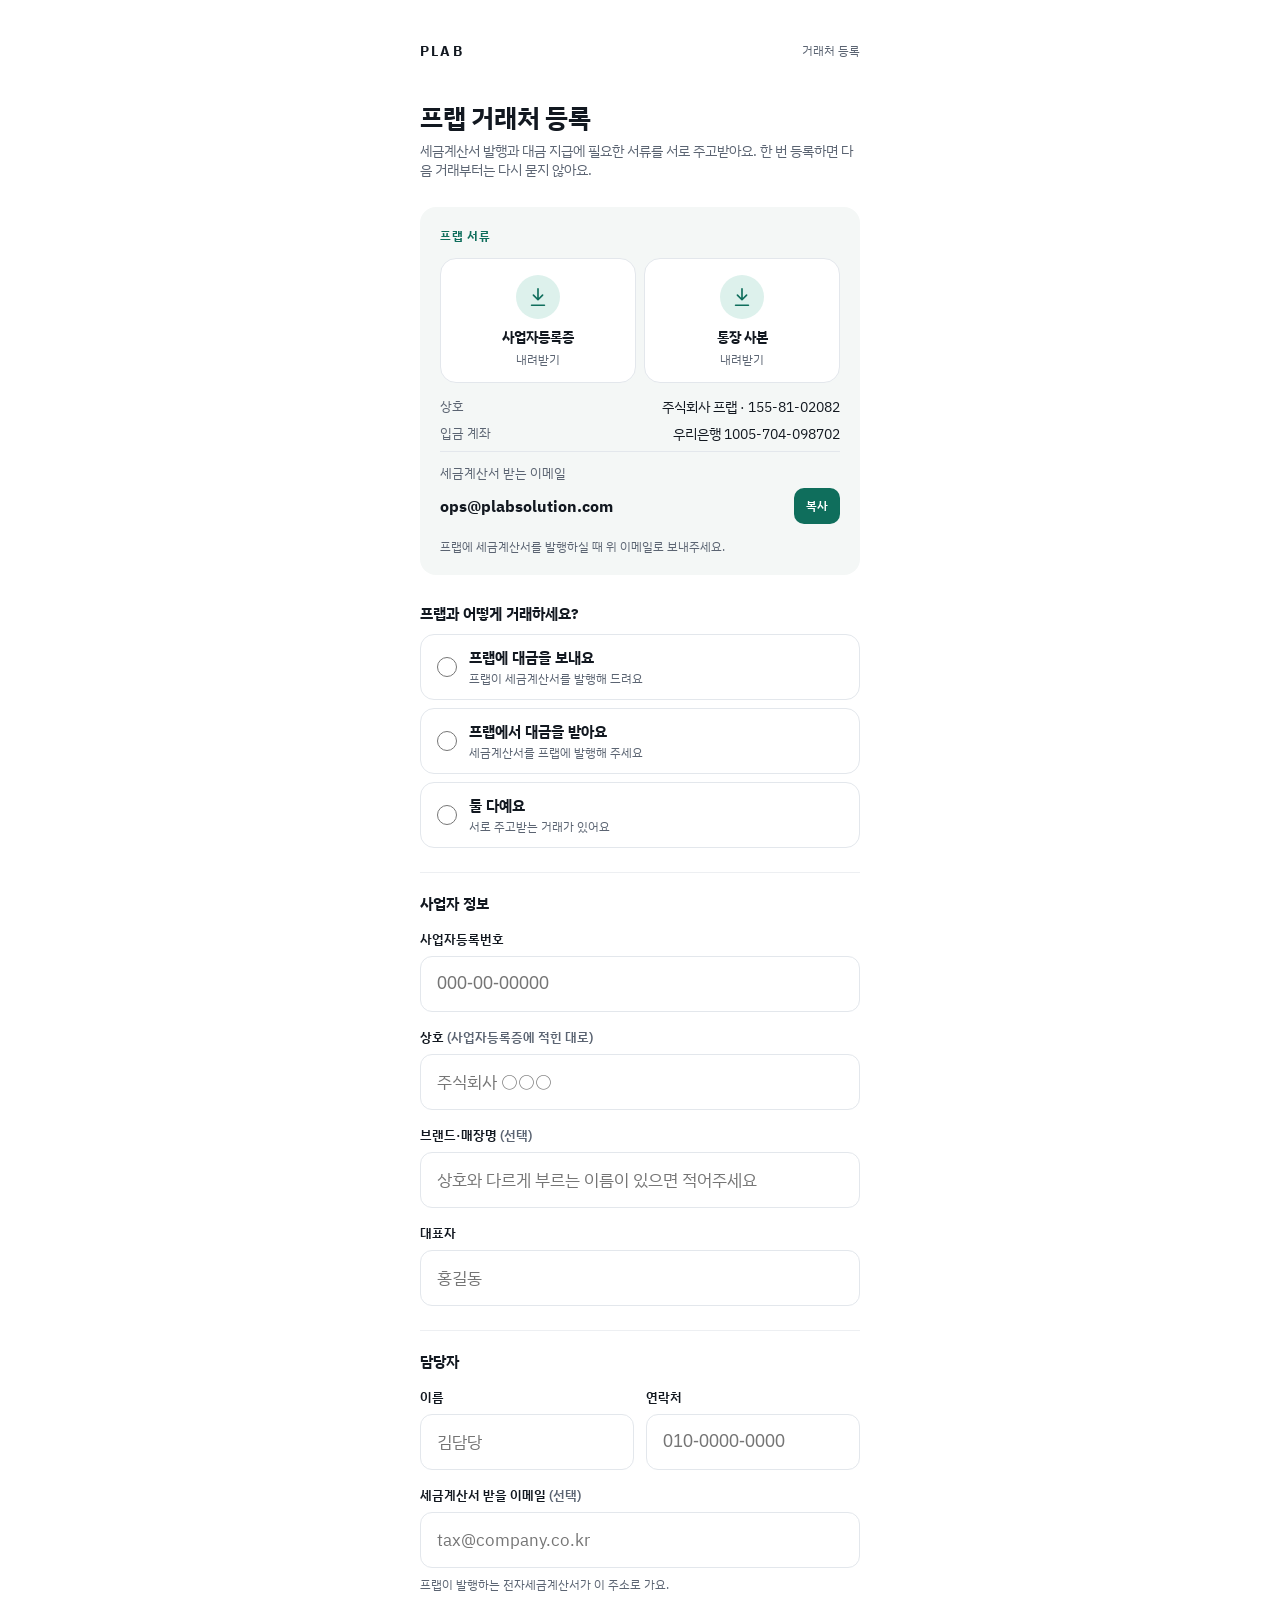
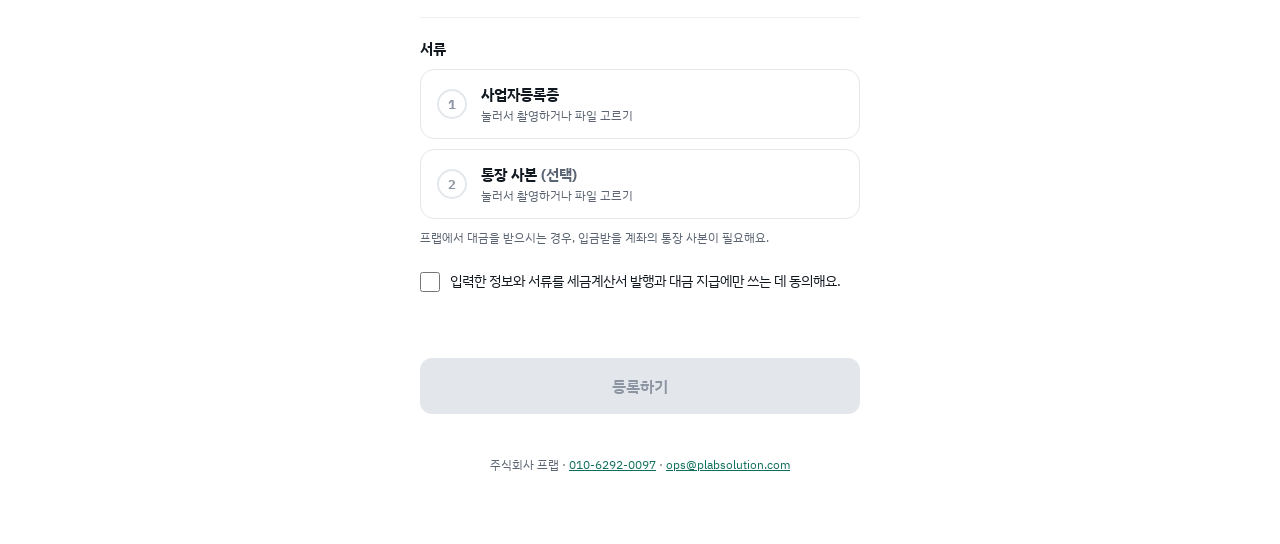
==== join/index.html @ 91578d71 "공용 거래처 등록 폼 추가 (tax.plab.life/join) Co-Authored-By: Claude Opus 5.5 <noreply@anthropic.com> Claude-S" ====
<!doctype html>
<html lang="ko">
<head>
<meta charset="utf-8">
<meta name="viewport" content="width=device-width, initial-scale=1">
<meta name="theme-color" content="#FFFFFF">
<title>거래처 등록 · 주식회사 프랩</title>
<meta name="description" content="주식회사 프랩과 거래하시는 곳은 세금계산서와 대금 지급에 필요한 서류를 이곳에서 주고받아요.">
<meta property="og:title" content="주식회사 프랩 거래처 등록">
<meta property="og:description" content="세금계산서와 대금 지급에 필요한 서류를 한 번에 주고받아요.">
<link rel="icon" href="../favicon.svg" type="image/svg+xml">
<link rel="preconnect" href="https://fonts.googleapis.com">
<link rel="preconnect" href="https://fonts.gstatic.com" crossorigin>
<link href="https://fonts.googleapis.com/css2?family=IBM+Plex+Sans+KR:wght@400;500;600;700&display=swap" rel="stylesheet">
<link rel="stylesheet" href="../style.css">
</head>
<body>
<main class="page">

  <!-- 등록 폼 -->
  <section id="v-form" class="col">
    <div class="topbar">
      <span class="wordmark">PLAB</span>
      <span class="muted small">거래처 등록</span>
    </div>

    <div class="greet">
      <h1>프랩 거래처 등록</h1>
      <span class="muted">세금계산서 발행과 대금 지급에 필요한 서류를 서로 주고받아요. 한 번 등록하면 다음 거래부터는 다시 묻지 않아요.</span>
    </div>

    <!-- 프랩 서류 -->
    <section class="plab-box">
      <span class="now-tag">프랩 서류</span>
      <div class="tiles two">
        <button type="button" class="tile" data-asset="biz">
          <span class="tile-ico" aria-hidden="true"><svg width="22" height="22" viewBox="0 0 24 24" fill="none" stroke="currentColor" stroke-width="1.8" stroke-linecap="round" stroke-linejoin="round"><path d="M12 3v12M7 10l5 5 5-5"/><path d="M5 21h14"/></svg></span>
          <b>사업자등록증</b><span>내려받기</span>
        </button>
        <button type="button" class="tile" data-asset="bank">
          <span class="tile-ico" aria-hidden="true"><svg width="22" height="22" viewBox="0 0 24 24" fill="none" stroke="currentColor" stroke-width="1.8" stroke-linecap="round" stroke-linejoin="round"><path d="M12 3v12M7 10l5 5 5-5"/><path d="M5 21h14"/></svg></span>
          <b>통장 사본</b><span>내려받기</span>
        </button>
      </div>
      <dl class="plab-info">
        <div><dt>상호</dt><dd><span data-co="name"></span> · <span class="num" data-co="bizNo"></span></dd></div>
        <div><dt>입금 계좌</dt><dd><span data-co="bank"></span> <span class="num" data-co="account"></span></dd></div>
        <div class="mail">
          <dt>세금계산서 받는 이메일</dt>
          <dd><b data-co="taxEmail"></b><button type="button" class="btn-green sm" id="copy-mail">복사</button></dd>
        </div>
      </dl>
      <span class="muted small">프랩에 세금계산서를 발행하실 때 위 이메일로 보내주세요.</span>
    </section>

    <form id="join-form" class="stack g24" novalidate>
      <fieldset class="choice">
        <legend class="label">프랩과 어떻게 거래하세요?</legend>
        <label class="opt"><input type="radio" name="type" value="pay"><span><b>프랩에 대금을 보내요</b><small>프랩이 세금계산서를 발행해 드려요</small></span></label>
        <label class="opt"><input type="radio" name="type" value="receive"><span><b>프랩에서 대금을 받아요</b><small>세금계산서를 프랩에 발행해 주세요</small></span></label>
        <label class="opt"><input type="radio" name="type" value="both"><span><b>둘 다예요</b><small>서로 주고받는 거래가 있어요</small></span></label>
      </fieldset>

      <div class="stack g16">
        <span class="sec-title">사업자 정보</span>
        <div class="stack g8">
          <label for="biz" class="label">사업자등록번호</label>
          <input id="biz" class="field num" type="text" inputmode="numeric" autocomplete="off" placeholder="000-00-00000" required>
        </div>
        <div class="stack g8">
          <label for="legal" class="label">상호 <span class="muted">(사업자등록증에 적힌 대로)</span></label>
          <input id="legal" class="field" type="text" autocomplete="organization" maxlength="80" placeholder="주식회사 ○○○" required>
        </div>
        <div class="stack g8">
          <label for="brand" class="label">브랜드·매장명 <span class="muted">(선택)</span></label>
          <input id="brand" class="field" type="text" maxlength="60" placeholder="상호와 다르게 부르는 이름이 있으면 적어주세요">
        </div>
        <div class="stack g8">
          <label for="ceo" class="label">대표자</label>
          <input id="ceo" class="field" type="text" autocomplete="name" maxlength="40" placeholder="홍길동" required>
        </div>
      </div>

      <div class="stack g16">
        <span class="sec-title">담당자</span>
        <div class="grid2 gap12">
          <div class="stack g8">
            <label for="contact" class="label">이름</label>
            <input id="contact" class="field" type="text" maxlength="40" placeholder="김담당" required>
          </div>
          <div class="stack g8">
            <label for="phone" class="label">연락처</label>
            <input id="phone" class="field num" type="tel" inputmode="tel" autocomplete="tel" maxlength="20" placeholder="010-0000-0000" required>
          </div>
        </div>
        <div class="stack g8" id="email-wrap">
          <label for="email" class="label">세금계산서 받을 이메일 <span class="muted" id="email-opt">(선택)</span></label>
          <input id="email" class="field" type="email" inputmode="email" autocomplete="email" maxlength="120" placeholder="tax@company.co.kr">
          <span class="muted small">프랩이 발행하는 전자세금계산서가 이 주소로 가요.</span>
        </div>
      </div>

      <div class="stack g10">
        <span class="sec-title">서류</span>
        <label class="upload" id="up-biz">
          <span class="up-ico" aria-hidden="true">1</span>
          <span class="stack g2 grow"><b>사업자등록증</b><span class="fname">눌러서 촬영하거나 파일 고르기</span></span>
          <input class="sr" type="file" accept="image/*,application/pdf" data-kind="biz">
        </label>
        <label class="upload" id="up-bank">
          <span class="up-ico" aria-hidden="true">2</span>
          <span class="stack g2 grow"><b>통장 사본 <span class="muted" id="bank-opt">(선택)</span></b><span class="fname">눌러서 촬영하거나 파일 고르기</span></span>
          <input class="sr" type="file" accept="image/*,application/pdf" data-kind="bank">
        </label>
        <span class="muted small" id="bank-hint">프랩에서 대금을 받으시는 경우, 입금받을 계좌의 통장 사본이 필요해요.</span>
      </div>

      <!-- 사람에게는 보이지 않는 칸 (자동 제출 차단용) -->
      <div class="sr" aria-hidden="true"><label for="website">웹사이트</label><input id="website" type="text" tabindex="-1" autocomplete="off"></div>

      <label class="agree">
        <input type="checkbox" id="agree">
        <span>입력한 정보와 서류를 세금계산서 발행과 대금 지급에만 쓰는 데 동의해요.</span>
      </label>

      <span class="err" id="form-err" role="alert"></span>
      <button type="submit" class="btn-dark big" id="submit" disabled>등록하기</button>
    </form>

    <p class="foot muted small"><span data-co="name"></span> · <a data-co-href="tel" href="#"><span data-co="phone"></span></a> · <a data-co-href="mail" href="#"><span data-co="email"></span></a></p>
  </section>

  <!-- 완료 -->
  <section id="v-done" class="col done" hidden>
    <span class="done-ico" aria-hidden="true"><svg width="28" height="28" viewBox="0 0 24 24" fill="none" stroke="currentColor" stroke-width="2.6" stroke-linecap="round" stroke-linejoin="round"><path d="M5 12l5 5 9-10"/></svg></span>
    <h1>등록을 받았어요</h1>
    <p class="muted"><b id="done-name"></b><br>프랩 담당자가 서류를 확인한 뒤 거래를 진행할게요.</p>
    <div class="plab-box left">
      <span class="muted small">프랩에 세금계산서를 발행하실 땐</span>
      <b data-co="taxEmail"></b>
    </div>
  </section>

</main>
<div class="toast" id="toast" role="status" hidden></div>
<script src="../config.js"></script>
<script src="join.js"></script>
</body>
</html>
---- style.css ----
:root{
  --ink:#121820; --muted:#5B6472; --faint:#8C95A1; --line:#EDEFF2; --line2:#E3E7EC;
  --green:#0F6E5C; --green-d:#0A5446; --green-soft:#DDF1EC; --green-bg:#F4F7F6;
  --paper:#FFFEFA; --paper-ink:#1F1B16; --paper-muted:#6E665B; --paper-line:#E6DFD2; --wine:#7A2E22;
}
*{box-sizing:border-box}
html,body{margin:0;background:#FFFFFF;color:var(--ink);font-family:'IBM Plex Sans KR',system-ui,-apple-system,sans-serif;-webkit-font-smoothing:antialiased}
a{color:var(--green)}a:hover{color:var(--green-d)}
button{font:inherit;color:inherit}
[hidden]{display:none !important}
h1{margin:0;font-size:26px;line-height:1.35;font-weight:700;letter-spacing:-.01em}
.sr{position:absolute;width:1px;height:1px;overflow:hidden;clip:rect(0 0 0 0);white-space:nowrap}
.num{font-variant-numeric:tabular-nums;font-feature-settings:'tnum' 1}
.my{font-family:'Nanum Myeongjo',serif}
.muted{color:var(--muted)}
.small{font-size:12px}
.center{text-align:center}
.stack{display:flex;flex-direction:column}
.g2{gap:2px}.g4{gap:4px}.g8{gap:8px}.g10{gap:10px}
.row{display:flex;justify-content:space-between;align-items:center;gap:12px}
.grow{flex:1;min-width:0}
.grid2{display:grid;grid-template-columns:repeat(2,minmax(0,1fr));gap:8px}

.page{min-height:100vh;padding:28px 20px 56px}
.col{max-width:440px;margin:0 auto;display:flex;flex-direction:column;gap:28px}
.wide{max-width:720px;margin:0 auto;display:flex;flex-direction:column;gap:16px}
.topbar{display:flex;justify-content:space-between;align-items:center;min-height:44px}
.wordmark{font-weight:700;letter-spacing:.16em;font-size:14px}

/* 인사 */
.greet{display:flex;flex-direction:column;gap:6px}
.greet>.muted{font-size:14px}
.hello{align-self:flex-start;margin-top:8px;padding:6px 12px;border-radius:999px;background:var(--green-soft);color:var(--green-d);font-size:13px;font-weight:600}

/* 진행 단계 */
.tracker{position:relative;display:flex;gap:4px;margin:0;padding:0;list-style:none}
.tracker::before{content:"";position:absolute;left:12.5%;right:12.5%;top:15px;height:2px;background:var(--line2)}
.tracker .fill{position:absolute;left:12.5%;top:15px;height:2px;background:var(--green)}
.tracker li{position:relative;flex:1 1 0;min-width:0;display:flex;flex-direction:column;align-items:center;gap:8px;text-align:center}
.tracker .dot{width:30px;height:30px;border-radius:50%;display:flex;align-items:center;justify-content:center;font-size:13px;font-weight:700;background:#fff;border:2px solid var(--line2);color:var(--faint)}
.tracker .lab{font-size:12px;font-weight:600;color:var(--faint);line-height:1.35}
.tracker .sub{font-size:11px;color:var(--faint);margin-top:-4px}
.tracker li.is-done .dot{background:var(--green);border-color:var(--green);color:#fff}
.tracker li.is-done .lab,.tracker li.is-now .lab{color:var(--green)}
.tracker li.is-now .dot{border-color:var(--green);color:var(--green);box-shadow:0 0 0 5px var(--green-soft)}

/* 지금 할 일 */
.now{border:1.5px solid var(--green);border-radius:16px;padding:22px;display:flex;flex-direction:column;gap:16px}
.now.wait{border:1.5px dashed #C9D0D8}
.now-tag{font-size:12px;font-weight:700;color:var(--green);letter-spacing:.06em}
.now-tag.gray{color:var(--muted)}
.lead{margin:0;font-size:15px;line-height:1.7}
.amount{font-size:38px;font-weight:700;letter-spacing:-.03em;line-height:1.15}
.amount small{font-size:20px;font-weight:600;margin-left:3px}
.acct{background:var(--green-bg);border-radius:12px;padding:14px 16px;display:flex;justify-content:space-between;align-items:center;gap:12px}
.acct-no{font-size:16px;font-weight:700;white-space:nowrap;letter-spacing:-.01em}
.also{display:flex;align-items:center;gap:12px;width:100%;min-height:64px;padding:12px 16px;border:1px solid var(--line2);border-radius:14px;background:#fff;text-align:left;cursor:pointer;margin-top:-12px}
.also:hover{border-color:var(--green)}
.also b{font-size:14px}
.chev{color:var(--faint);font-size:20px;line-height:1}

/* 버튼 */
.btn-green{min-height:44px;padding:0 16px;border:0;border-radius:10px;background:var(--green);color:#fff;font-size:13px;font-weight:600;cursor:pointer;flex-shrink:0}
.btn-green:hover{background:var(--green-d)}
.btn-green:disabled{background:var(--line2);color:var(--faint);cursor:default}
.btn-dark{min-height:52px;padding:0 20px;border:0;border-radius:12px;background:var(--ink);color:#fff;font-size:15px;font-weight:600;cursor:pointer}
.btn-dark:hover{background:#000}
.btn-dark:disabled{background:var(--line2);color:var(--faint);cursor:default}
.btn-dark.sm{min-height:44px;font-size:14px}
.btn-dark.big{width:100%;min-height:56px;font-size:16px}
.btn-line{min-height:46px;border:1px solid var(--line2);border-radius:10px;background:#fff;font-size:14px;cursor:pointer;width:100%}
.btn-line:hover{border-color:var(--green);color:var(--green)}
.link-back{min-height:44px;padding:0;border:0;background:transparent;display:flex;align-items:center;gap:6px;font-size:14px;color:var(--muted);cursor:pointer}
.link-back:hover{color:var(--ink)}

/* 청구 내역 */
.items{border-top:1px solid var(--line);padding-top:18px}
.items summary{cursor:pointer;font-size:15px;font-weight:600;list-style:none;display:flex;justify-content:space-between;align-items:center;min-height:32px}
.items summary::-webkit-details-marker{display:none}
.lines{padding-top:14px;font-size:14px}
.row.sm{font-size:13px}
.row.dashed{padding-top:8px;border-top:1px dashed var(--line2)}
.row.strong{font-weight:700}
.memo{margin:4px 0 0;font-size:13px;color:var(--muted);line-height:1.7;white-space:pre-line}

/* 할 수 있는 일 */
.acts{display:flex;flex-direction:column;border-bottom:1px solid var(--line)}
.act{display:flex;align-items:center;gap:14px;width:100%;min-height:56px;padding:0 4px;border:0;border-top:1px solid var(--line);background:transparent;font-size:15px;cursor:pointer;text-align:left}
.act svg{color:var(--green);flex-shrink:0}
.act:hover .grow{color:var(--green)}
.act-body{display:flex;flex-direction:column;gap:10px;padding:2px 4px 16px}
textarea{width:100%;min-height:100px;padding:12px 14px;border:1px solid var(--line2);border-radius:10px;font:inherit;font-size:14px;color:var(--ink);resize:vertical}
textarea:focus,.field:focus{outline:none;border-color:var(--green);box-shadow:0 0 0 3px var(--green-soft)}

/* 세금계산서 이메일 */
.mail-card{display:flex;flex-direction:column;gap:12px;padding:18px;border-radius:14px;background:#FFF8EC;border:1px solid #F3DDB3;margin-top:-12px}
.mail-card b{font-size:15px}
.mail-row{display:flex;gap:8px}
.mail-row .field{flex:1;min-width:0}
.field.sm{min-height:46px;font-size:15px;padding:0 12px}
.mail-done{margin-top:-16px;padding:0 4px}
.mail-done b{color:var(--ink);font-weight:600}

/* 자주 쓰는 기능 */
.tools{display:flex;flex-direction:column;gap:10px}
.tiles{display:grid;grid-template-columns:repeat(3,minmax(0,1fr));gap:8px}
.tile{display:flex;flex-direction:column;align-items:center;gap:6px;min-height:118px;padding:16px 8px 14px;border:1px solid var(--line2);border-radius:16px;background:#fff;cursor:pointer;text-align:center;transition:border-color .15s,background .15s}
.tile:hover{border-color:var(--green);background:var(--green-bg)}
.tile[aria-expanded="true"]{border-color:var(--green);background:var(--green-bg);box-shadow:inset 0 0 0 1px var(--green)}
.tile-ico{width:44px;height:44px;border-radius:50%;background:var(--green-soft);color:var(--green);display:flex;align-items:center;justify-content:center;margin-bottom:2px}
.tile b{font-size:14px;font-weight:700;color:var(--ink)}
.tile span:last-child{font-size:11.5px;color:var(--muted);line-height:1.35}
.tool-body{display:flex;flex-direction:column;gap:10px;padding:16px;border-radius:14px;background:var(--green-bg)}
.tool-body.sent{font-size:14px;color:var(--green-d)}

/* 거래처 등록 폼 */
.g16{gap:16px}.g24{gap:24px}.gap12{gap:12px}
.plab-box{display:flex;flex-direction:column;gap:14px;padding:20px;border-radius:16px;background:var(--green-bg)}
.plab-box.left{align-items:flex-start;width:100%;gap:4px;margin-top:8px;text-align:left}
.tiles.two{grid-template-columns:repeat(2,minmax(0,1fr))}
.tiles.two .tile{min-height:104px}
.plab-info{margin:0;display:flex;flex-direction:column;gap:8px;font-size:14px}
.plab-info>div{display:flex;justify-content:space-between;align-items:center;gap:12px}
.plab-info dt{color:var(--muted);font-size:13px;flex-shrink:0}
.plab-info dd{margin:0;text-align:right}
.plab-info .mail{padding-top:12px;border-top:1px solid var(--line2);flex-direction:column;align-items:stretch;gap:6px}
.plab-info .mail dd{display:flex;align-items:center;justify-content:space-between;gap:8px;text-align:left;min-width:0}
.plab-info .mail b{font-size:16px;word-break:break-all}
.btn-green.sm{min-height:36px;padding:0 12px;font-size:12px}
.sec-title{font-size:15px;font-weight:700;padding-top:4px;border-top:1px solid var(--line);padding-top:20px}
.choice{border:0;margin:0;padding:0;display:flex;flex-direction:column;gap:8px}
.choice legend{margin-bottom:10px;padding:0;font-size:15px;font-weight:700}
.opt{display:flex;align-items:center;gap:12px;min-height:60px;padding:12px 16px;border:1px solid var(--line2);border-radius:14px;cursor:pointer}
.opt:hover{border-color:var(--green)}
.opt input{width:20px;height:20px;accent-color:var(--green);flex-shrink:0;margin:0}
.opt span{display:flex;flex-direction:column;gap:2px}
.opt b{font-size:15px}
.opt small{font-size:12px;color:var(--muted)}
.opt:has(input:checked){border-color:var(--green);background:var(--green-bg);box-shadow:inset 0 0 0 1px var(--green)}
.agree{display:flex;align-items:flex-start;gap:10px;font-size:14px;line-height:1.6;cursor:pointer}
.agree input{width:20px;height:20px;margin:2px 0 0;accent-color:var(--green);flex-shrink:0}

/* 지난 청구 */
.history{display:flex;flex-direction:column;gap:6px}
.history b{font-size:15px}
.hist{display:flex;justify-content:space-between;align-items:center;gap:12px;padding:12px 0;border-bottom:1px solid var(--line);color:var(--ink);text-decoration:none;min-height:44px}
.hist:hover .t{color:var(--green)}
.hist .meta{font-size:12px;color:var(--muted)}
.hist .t{font-size:14px;font-weight:500}
.hist .r{text-align:right;flex-shrink:0;display:flex;flex-direction:column;align-items:flex-end;gap:2px}
.hist .amt{font-size:14px;font-weight:600}
.hist .st{font-size:12px;font-weight:600}
.hist .st.paid{color:var(--green)}
.hist .st.wait{color:#9A5B00}
.foot{text-align:center;line-height:1.8}

/* 서류 단계 */
.progress{height:3px;background:var(--line2);border-radius:3px;margin-top:-16px;overflow:hidden}
.progress span{display:block;height:100%;background:var(--green)}
.label{font-size:13px;font-weight:600}
.field{width:100%;min-height:56px;padding:0 16px;border:1px solid var(--line2);border-radius:12px;font-size:18px;color:var(--ink);background:#fff}
input.field:not(.num){font-family:inherit;font-size:17px}
.err{font-size:13px;color:#B42318;min-height:18px}
.upload{display:flex;align-items:center;gap:14px;min-height:68px;padding:14px 16px;border:1px solid var(--line2);border-radius:14px;cursor:pointer}
.upload:hover,.upload:focus-within{border-color:var(--green)}
.upload b{font-size:15px}
.upload .fname{font-size:12px;color:var(--muted);word-break:break-all}
.up-ico{width:30px;height:30px;border-radius:50%;border:2px solid var(--line2);color:var(--faint);display:flex;align-items:center;justify-content:center;font-size:13px;font-weight:700;flex-shrink:0}
.upload.done{border-color:var(--green);background:var(--green-bg)}
.upload.done .up-ico{background:var(--green);border-color:var(--green);color:#fff}
.upload.done .fname{color:var(--green)}
.done{align-items:center;text-align:center;padding-top:60px;gap:16px}
.done p{margin:0;line-height:1.7}
.done-ico{width:64px;height:64px;border-radius:50%;background:var(--green-soft);color:var(--green);display:flex;align-items:center;justify-content:center}

/* 청구서 원본 */
.bar{display:flex;justify-content:space-between;align-items:center;gap:12px}
.paper{background:var(--paper);color:var(--paper-ink);padding:44px 40px;display:flex;flex-direction:column;gap:26px;box-shadow:0 0 0 1px #E8E2D6,0 18px 40px rgba(60,45,25,.10)}
.paper .pm{font-size:12px;color:var(--paper-muted)}
.p-head{display:flex;justify-content:space-between;align-items:flex-start;gap:12px;padding-bottom:18px;border-bottom:3px solid var(--paper-ink)}
.p-title{text-align:right;display:flex;flex-direction:column;gap:6px}
.p-title .my{font-size:32px;font-weight:800;line-height:1}
.p-to{display:flex;flex-direction:column;gap:6px}
.p-to .my{font-size:18px;font-weight:700}
.p-sum{display:flex;flex-direction:column;gap:6px;padding:22px 0;border-top:1px solid var(--paper-ink);border-bottom:1px solid var(--paper-ink)}
.p-sum .big{font-size:40px;font-weight:800}
.p-meta{display:grid;grid-template-columns:repeat(3,minmax(0,1fr));gap:12px;margin:0}
.p-meta dt{font-size:12px;color:var(--paper-muted)}
.p-meta dd{margin:4px 0 0;font-size:14px;font-weight:500}
.p-meta dd.accent{color:var(--wine);font-weight:700}
.tbl-wrap{overflow-x:auto}
.tbl{width:100%;border-collapse:collapse;font-size:14px}
.tbl th{font-size:12px;font-weight:500;color:var(--paper-muted);text-align:left;padding:0 0 8px;border-bottom:1px solid var(--paper-ink)}
.tbl td{padding:11px 0;border-bottom:1px solid var(--paper-line)}
.tbl .r{text-align:right;padding-left:12px;white-space:nowrap}
.tbl tr.sub td{font-size:13px;color:var(--paper-muted)}
.tbl tr.grand td{font-family:'Nanum Myeongjo',serif;font-weight:800;font-size:16px;border-bottom:3px double var(--paper-ink)}
.p-pay{position:relative;border:1.5px solid var(--wine);padding:18px;display:flex;flex-direction:column;gap:4px}
.p-pay .p-label{position:absolute;top:-10px;left:14px;background:var(--paper);padding:0 6px;font-size:12px;font-weight:700;color:var(--wine)}
.p-pay .my{font-size:18px;font-weight:800}
.p-note{margin:0;font-size:13px;line-height:1.8;color:#4A433A;white-space:pre-line}
.p-sign{display:flex;flex-direction:column;align-items:flex-end;gap:6px;text-align:right;padding-top:8px}
.p-sign .who{display:inline-flex;align-items:center}
.p-sign .who .my{font-size:16px;font-weight:700}
.seal{width:64px;height:64px;margin-left:-14px;opacity:.9;mix-blend-mode:multiply}

.state{max-width:440px;margin:100px auto 0;text-align:center;display:flex;flex-direction:column;gap:12px;align-items:center}
.state h1{font-size:20px}
.state p{margin:0;line-height:1.6}
.spinner{width:28px;height:28px;border:3px solid var(--line2);border-top-color:var(--green);border-radius:50%;animation:spin .8s linear infinite}
@keyframes spin{to{transform:rotate(360deg)}}
.toast{position:fixed;left:50%;bottom:24px;transform:translateX(-50%);background:var(--ink);color:#fff;padding:12px 18px;border-radius:12px;font-size:14px;z-index:10}

@media (max-width:520px){
  .paper{padding:28px 20px}
  .p-title .my{font-size:26px}
  .p-sum .big{font-size:32px}
  .p-meta{grid-template-columns:repeat(2,minmax(0,1fr))}
  .amount{font-size:32px}
}
@media print{
  @page{size:A4;margin:16mm}
  body{background:#fff}
  .page{padding:0;min-height:0}
  .noprint{display:none !important}
  .paper{box-shadow:none;padding:0}
}
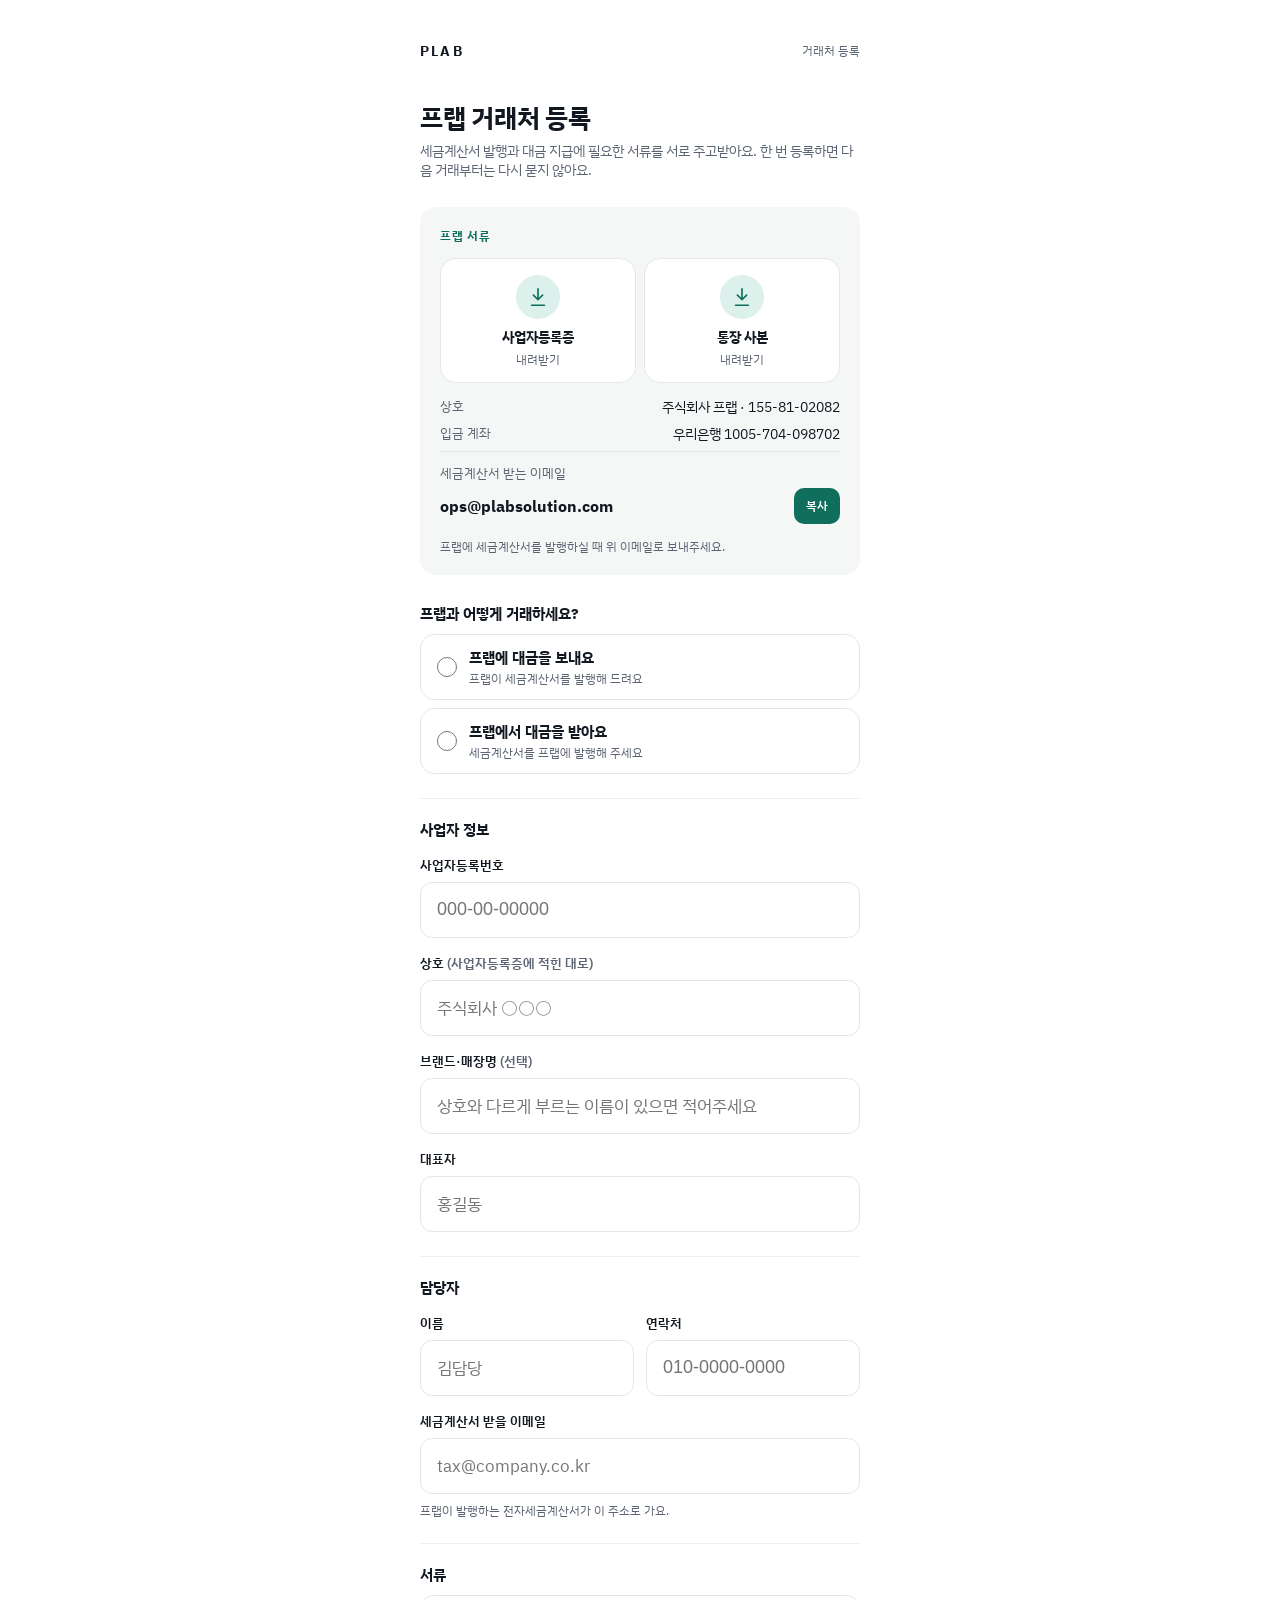
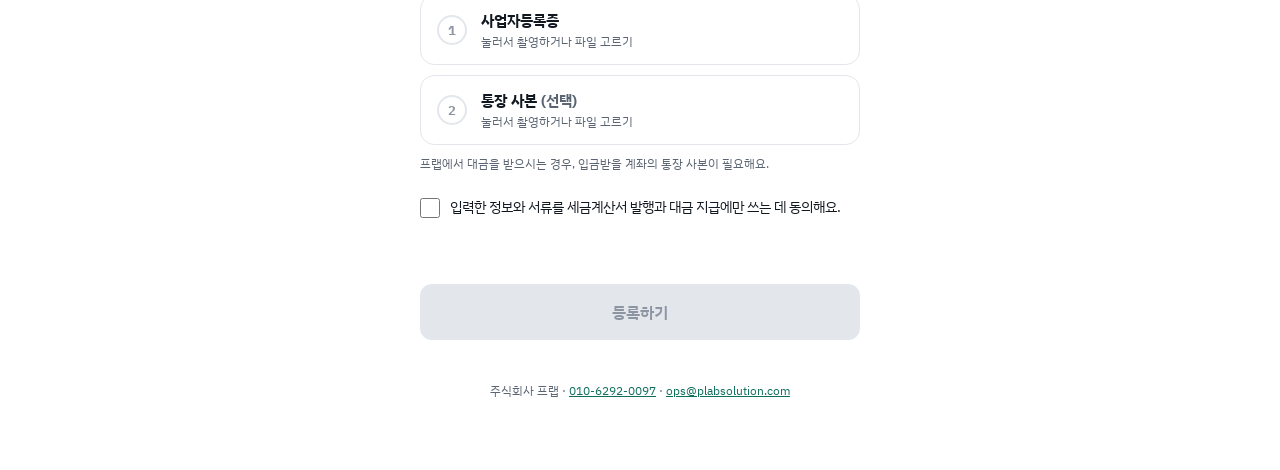
==== commit dbb2c7ac: "등록 폼: 세금계산서 이메일 필수, '둘 다예요' 선택지 제거 Co-Authored-By: Claude Opus 5.5 <noreply@anthropic.com> Claude-Se" ====
--- a/join/index.html
+++ b/join/index.html
@@ -58,7 +58,6 @@
         <legend class="label">프랩과 어떻게 거래하세요?</legend>
         <label class="opt"><input type="radio" name="type" value="pay"><span><b>프랩에 대금을 보내요</b><small>프랩이 세금계산서를 발행해 드려요</small></span></label>
         <label class="opt"><input type="radio" name="type" value="receive"><span><b>프랩에서 대금을 받아요</b><small>세금계산서를 프랩에 발행해 주세요</small></span></label>
-        <label class="opt"><input type="radio" name="type" value="both"><span><b>둘 다예요</b><small>서로 주고받는 거래가 있어요</small></span></label>
       </fieldset>
 
       <div class="stack g16">
@@ -94,7 +93,7 @@
           </div>
         </div>
         <div class="stack g8" id="email-wrap">
-          <label for="email" class="label">세금계산서 받을 이메일 <span class="muted" id="email-opt">(선택)</span></label>
+          <label for="email" class="label">세금계산서 받을 이메일</label>
           <input id="email" class="field" type="email" inputmode="email" autocomplete="email" maxlength="120" placeholder="tax@company.co.kr">
           <span class="muted small">프랩이 발행하는 전자세금계산서가 이 주소로 가요.</span>
         </div>
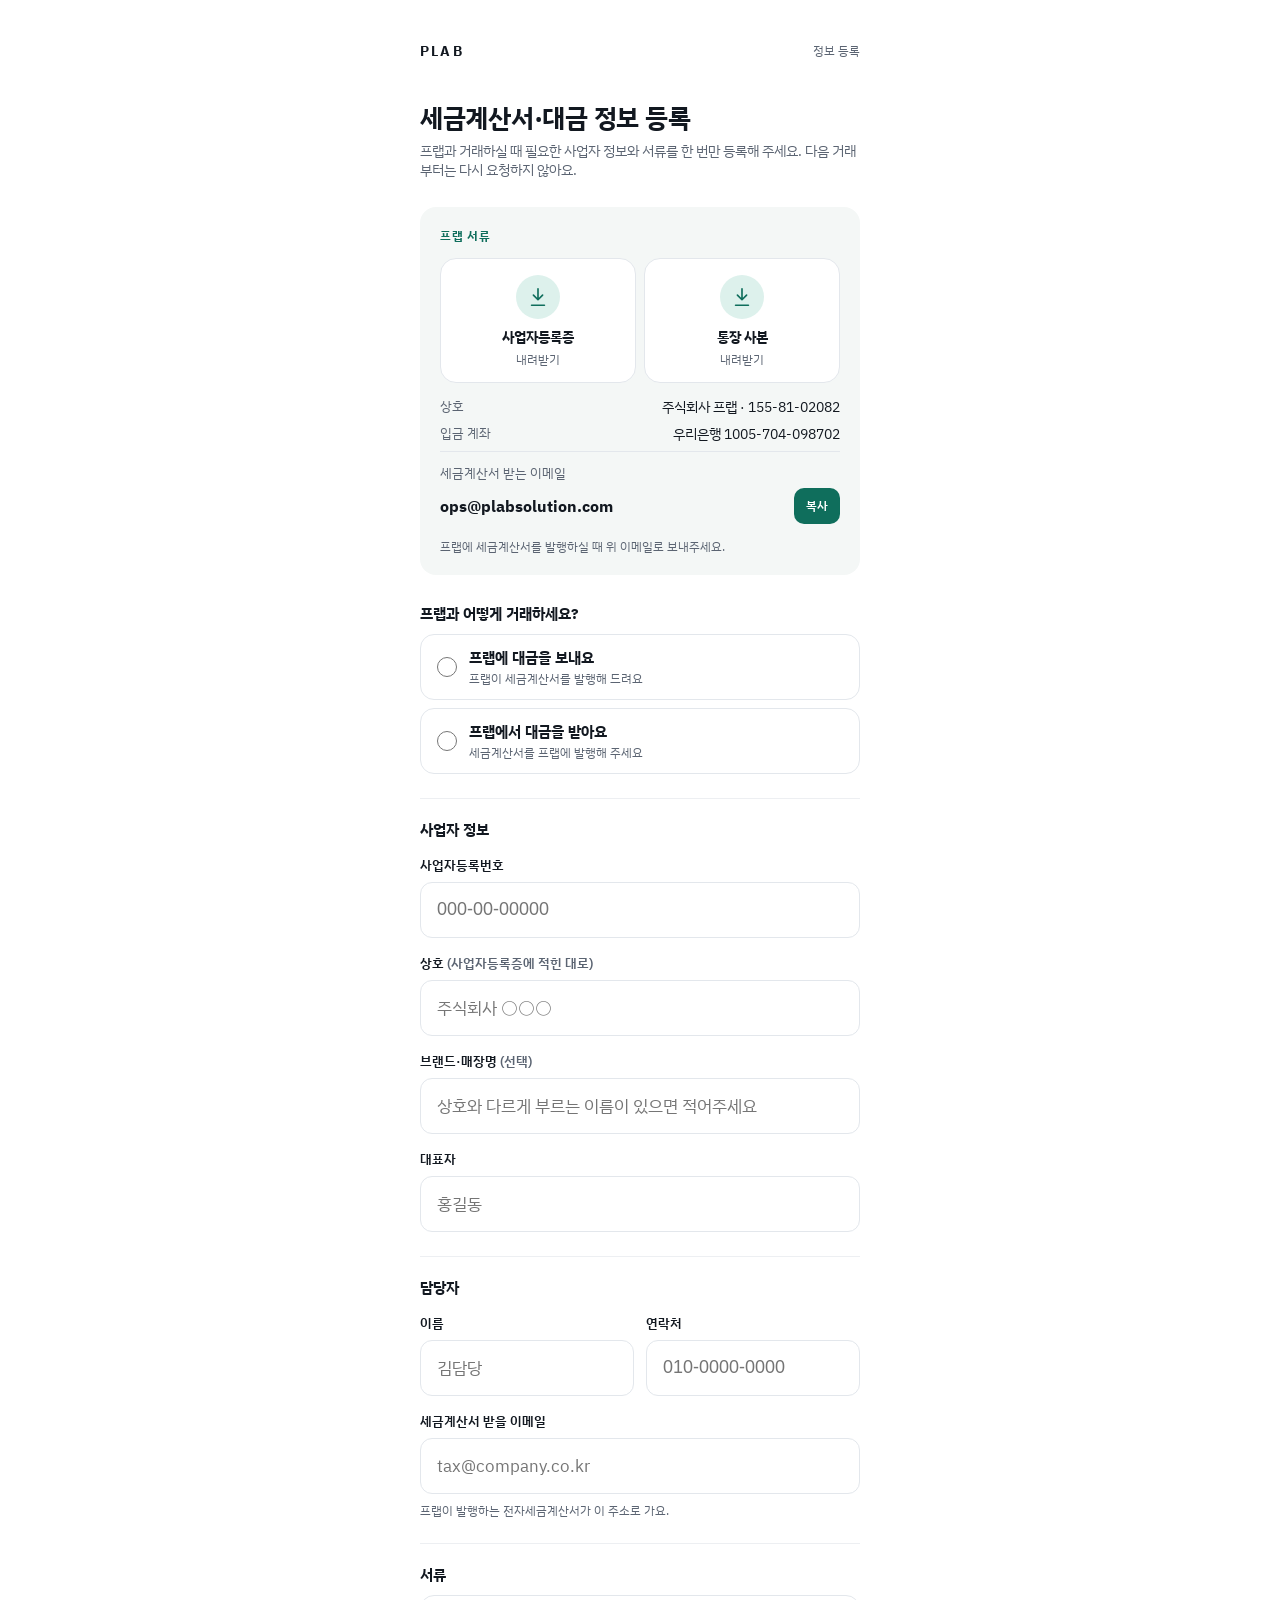
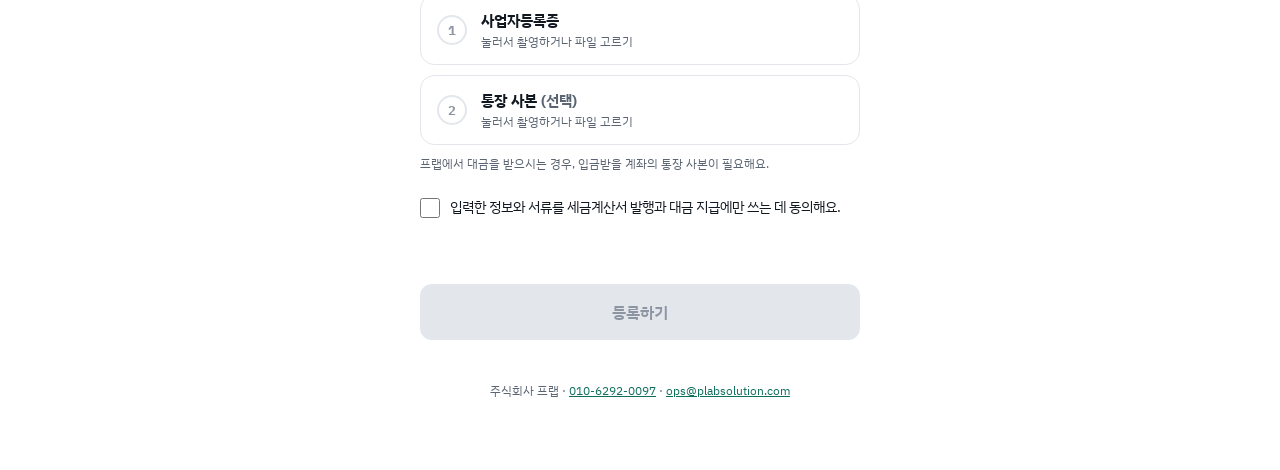
==== commit 99bcf2ef: "등록 폼 이름을 '세금계산서·대금 정보 등록'으로 변경 Co-Authored-By: Claude Opus 5.5 <noreply@anthropic.com> Claude-Sessio" ====
--- a/join/index.html
+++ b/join/index.html
@@ -4,10 +4,10 @@
 <meta charset="utf-8">
 <meta name="viewport" content="width=device-width, initial-scale=1">
 <meta name="theme-color" content="#FFFFFF">
-<title>거래처 등록 · 주식회사 프랩</title>
-<meta name="description" content="주식회사 프랩과 거래하시는 곳은 세금계산서와 대금 지급에 필요한 서류를 이곳에서 주고받아요.">
-<meta property="og:title" content="주식회사 프랩 거래처 등록">
-<meta property="og:description" content="세금계산서와 대금 지급에 필요한 서류를 한 번에 주고받아요.">
+<title>세금계산서·대금 정보 등록 · 주식회사 프랩</title>
+<meta name="description" content="주식회사 프랩과 거래하실 때 필요한 사업자 정보와 서류를 한 번만 등록해 주세요.">
+<meta property="og:title" content="주식회사 프랩 · 세금계산서·대금 정보 등록">
+<meta property="og:description" content="프랩과 거래하실 때 필요한 사업자 정보와 서류를 한 번만 등록해 주세요.">
 <link rel="icon" href="../favicon.svg" type="image/svg+xml">
 <link rel="preconnect" href="https://fonts.googleapis.com">
 <link rel="preconnect" href="https://fonts.gstatic.com" crossorigin>
@@ -21,12 +21,12 @@
   <section id="v-form" class="col">
     <div class="topbar">
       <span class="wordmark">PLAB</span>
-      <span class="muted small">거래처 등록</span>
+      <span class="muted small">정보 등록</span>
     </div>
 
     <div class="greet">
-      <h1>프랩 거래처 등록</h1>
-      <span class="muted">세금계산서 발행과 대금 지급에 필요한 서류를 서로 주고받아요. 한 번 등록하면 다음 거래부터는 다시 묻지 않아요.</span>
+      <h1>세금계산서·대금 정보 등록</h1>
+      <span class="muted">프랩과 거래하실 때 필요한 사업자 정보와 서류를 한 번만 등록해 주세요. 다음 거래부터는 다시 요청하지 않아요.</span>
     </div>
 
     <!-- 프랩 서류 -->
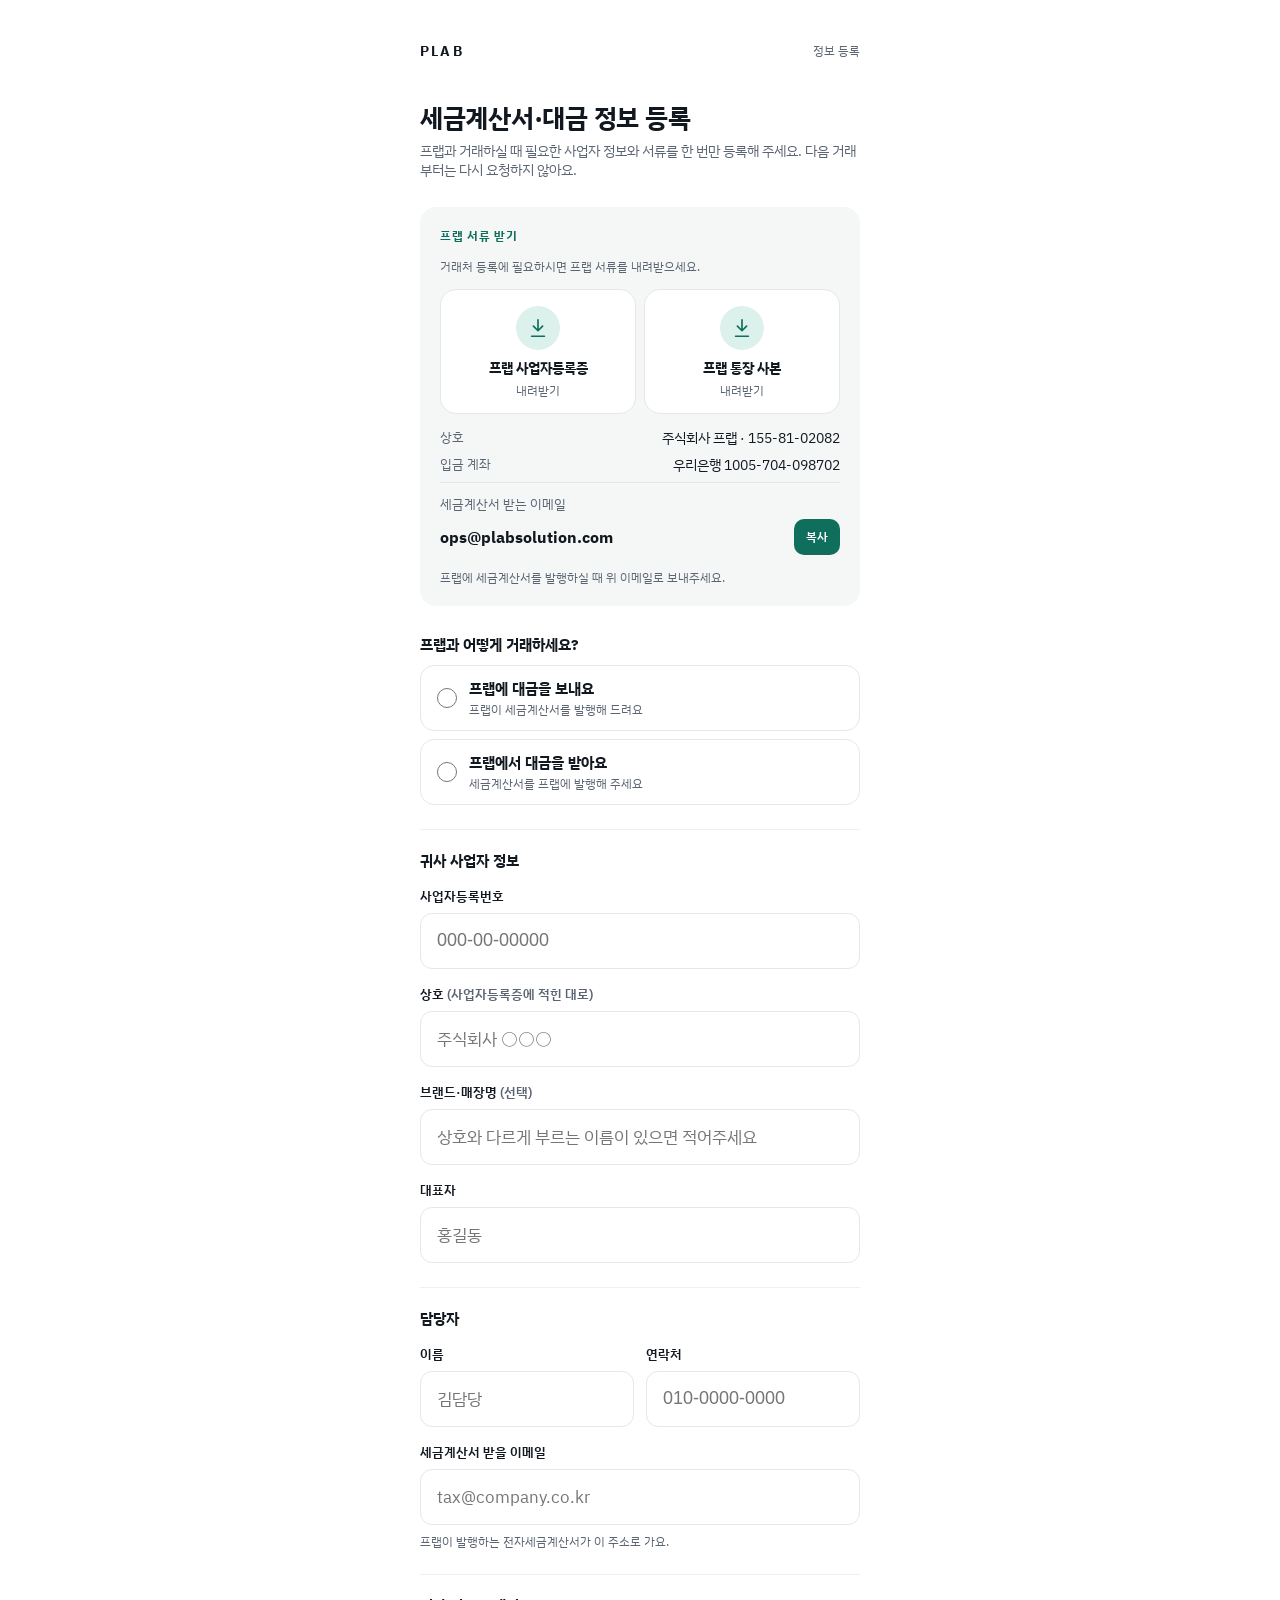
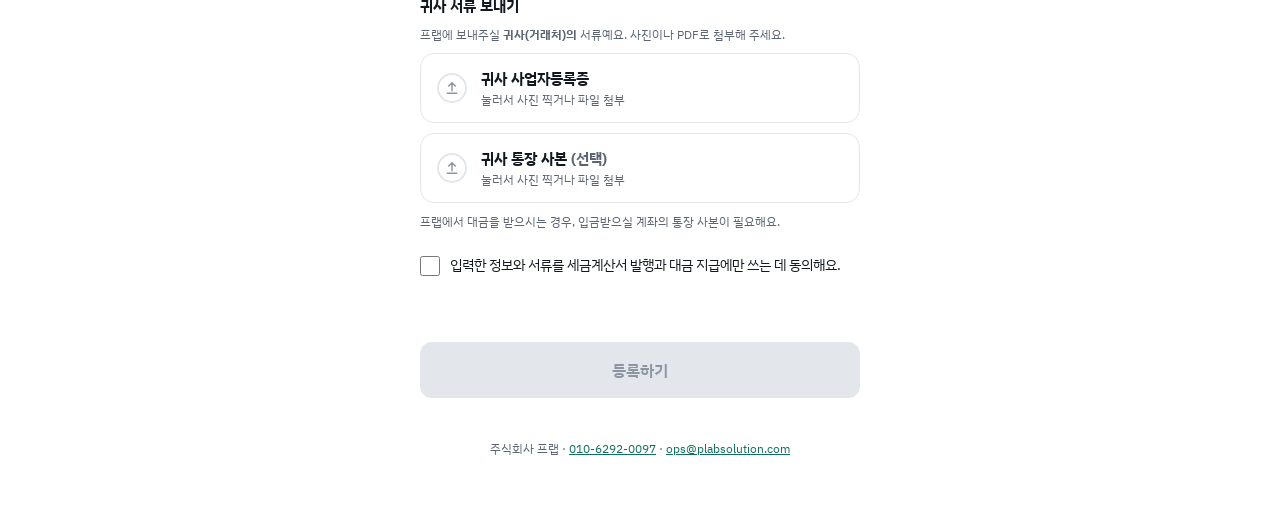
==== commit ffe3c56b: "등록 폼: 프랩 서류(받기)와 귀사 서류(보내기)를 문구·아이콘으로 구분 Co-Authored-By: Claude Opus 5.5 <noreply@anthropic.com> Cla" ====
--- a/join/index.html
+++ b/join/index.html
@@ -31,15 +31,16 @@
 
     <!-- 프랩 서류 -->
     <section class="plab-box">
-      <span class="now-tag">프랩 서류</span>
+      <span class="now-tag">프랩 서류 받기</span>
+      <span class="muted small">거래처 등록에 필요하시면 프랩 서류를 내려받으세요.</span>
       <div class="tiles two">
         <button type="button" class="tile" data-asset="biz">
           <span class="tile-ico" aria-hidden="true"><svg width="22" height="22" viewBox="0 0 24 24" fill="none" stroke="currentColor" stroke-width="1.8" stroke-linecap="round" stroke-linejoin="round"><path d="M12 3v12M7 10l5 5 5-5"/><path d="M5 21h14"/></svg></span>
-          <b>사업자등록증</b><span>내려받기</span>
+          <b>프랩 사업자등록증</b><span>내려받기</span>
         </button>
         <button type="button" class="tile" data-asset="bank">
           <span class="tile-ico" aria-hidden="true"><svg width="22" height="22" viewBox="0 0 24 24" fill="none" stroke="currentColor" stroke-width="1.8" stroke-linecap="round" stroke-linejoin="round"><path d="M12 3v12M7 10l5 5 5-5"/><path d="M5 21h14"/></svg></span>
-          <b>통장 사본</b><span>내려받기</span>
+          <b>프랩 통장 사본</b><span>내려받기</span>
         </button>
       </div>
       <dl class="plab-info">
@@ -61,7 +62,7 @@
       </fieldset>
 
       <div class="stack g16">
-        <span class="sec-title">사업자 정보</span>
+        <span class="sec-title">귀사 사업자 정보</span>
         <div class="stack g8">
           <label for="biz" class="label">사업자등록번호</label>
           <input id="biz" class="field num" type="text" inputmode="numeric" autocomplete="off" placeholder="000-00-00000" required>
@@ -100,18 +101,19 @@
       </div>
 
       <div class="stack g10">
-        <span class="sec-title">서류</span>
+        <span class="sec-title">귀사 서류 보내기</span>
+        <span class="muted small">프랩에 보내주실 <b>귀사(거래처)의</b> 서류예요. 사진이나 PDF로 첨부해 주세요.</span>
         <label class="upload" id="up-biz">
-          <span class="up-ico" aria-hidden="true">1</span>
-          <span class="stack g2 grow"><b>사업자등록증</b><span class="fname">눌러서 촬영하거나 파일 고르기</span></span>
+          <span class="up-ico" aria-hidden="true"><svg width="16" height="16" viewBox="0 0 24 24" fill="none" stroke="currentColor" stroke-width="2.2" stroke-linecap="round" stroke-linejoin="round"><path d="M12 16V4M7 9l5-5 5 5"/><path d="M5 20h14"/></svg></span>
+          <span class="stack g2 grow"><b>귀사 사업자등록증</b><span class="fname">눌러서 사진 찍거나 파일 첨부</span></span>
           <input class="sr" type="file" accept="image/*,application/pdf" data-kind="biz">
         </label>
         <label class="upload" id="up-bank">
-          <span class="up-ico" aria-hidden="true">2</span>
-          <span class="stack g2 grow"><b>통장 사본 <span class="muted" id="bank-opt">(선택)</span></b><span class="fname">눌러서 촬영하거나 파일 고르기</span></span>
+          <span class="up-ico" aria-hidden="true"><svg width="16" height="16" viewBox="0 0 24 24" fill="none" stroke="currentColor" stroke-width="2.2" stroke-linecap="round" stroke-linejoin="round"><path d="M12 16V4M7 9l5-5 5 5"/><path d="M5 20h14"/></svg></span>
+          <span class="stack g2 grow"><b>귀사 통장 사본 <span class="muted" id="bank-opt">(선택)</span></b><span class="fname">눌러서 사진 찍거나 파일 첨부</span></span>
           <input class="sr" type="file" accept="image/*,application/pdf" data-kind="bank">
         </label>
-        <span class="muted small" id="bank-hint">프랩에서 대금을 받으시는 경우, 입금받을 계좌의 통장 사본이 필요해요.</span>
+        <span class="muted small" id="bank-hint">프랩에서 대금을 받으시는 경우, 입금받으실 계좌의 통장 사본이 필요해요.</span>
       </div>
 
       <!-- 사람에게는 보이지 않는 칸 (자동 제출 차단용) -->
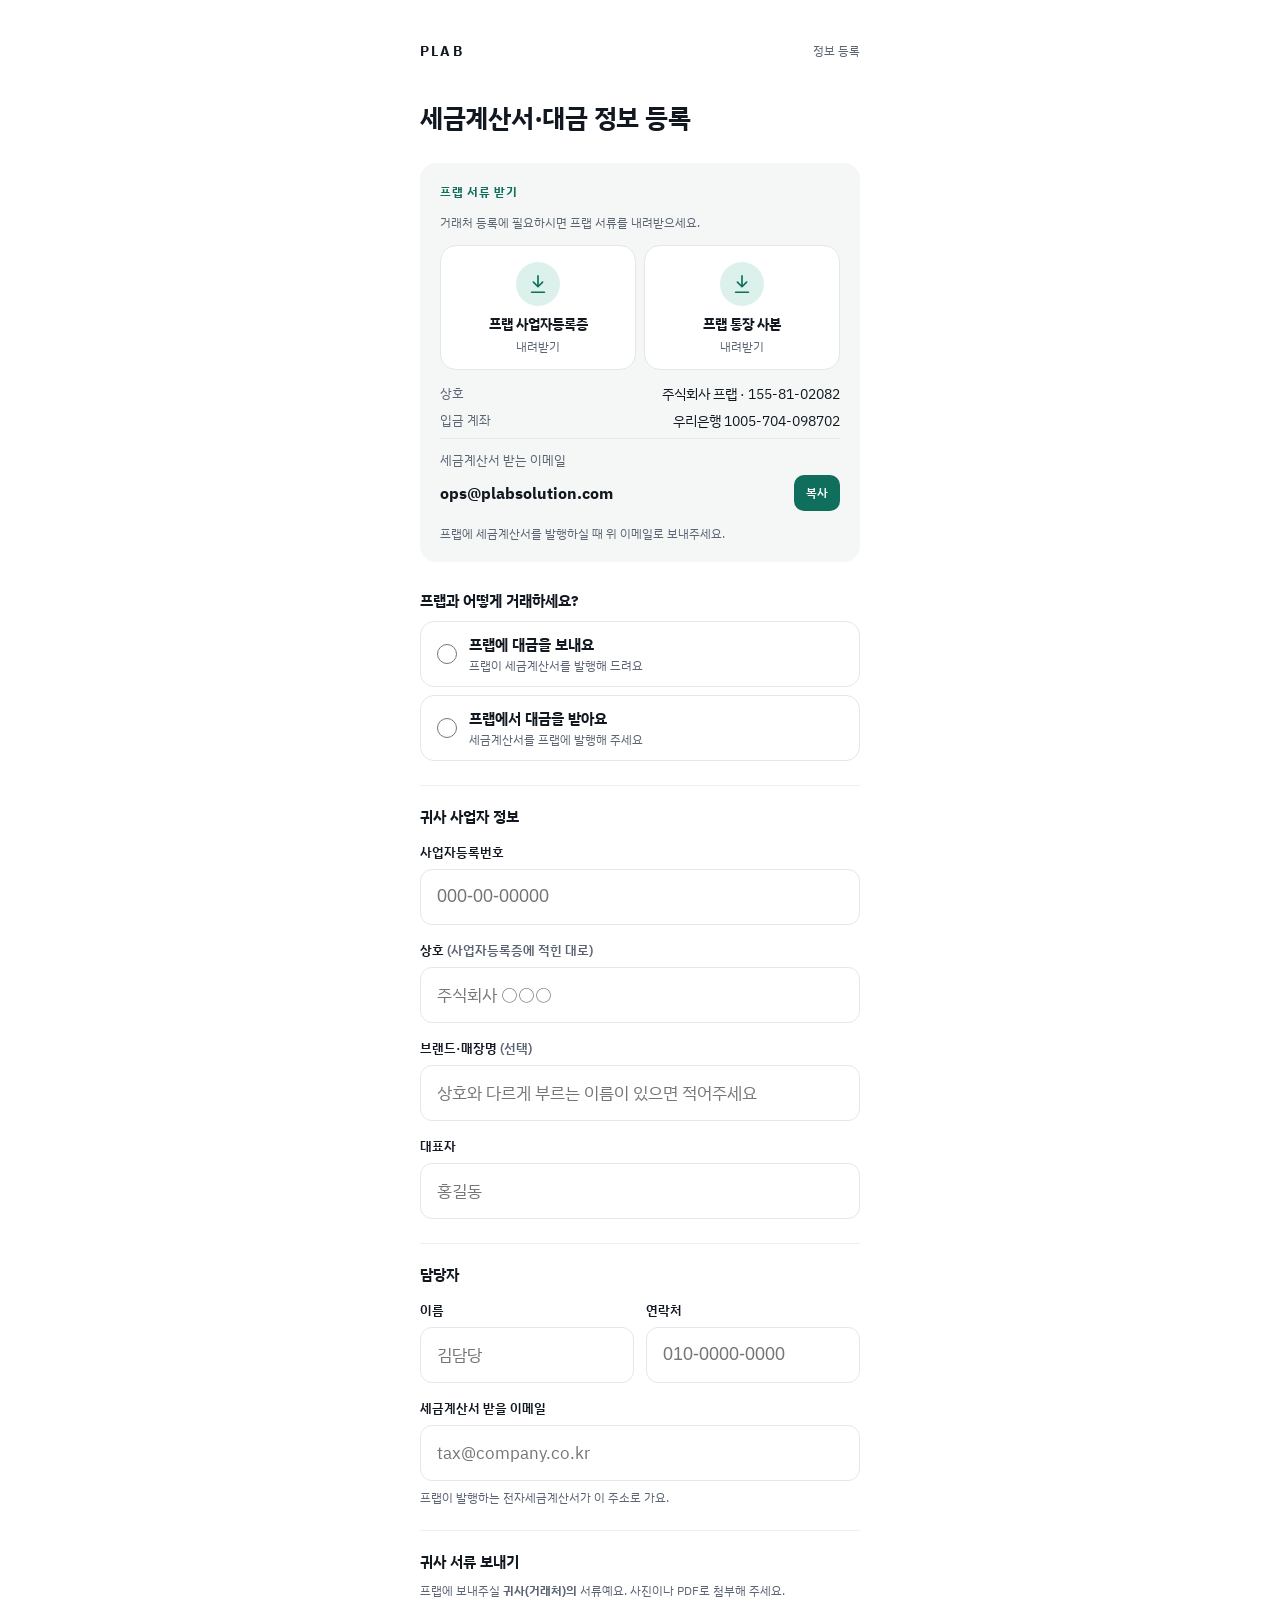
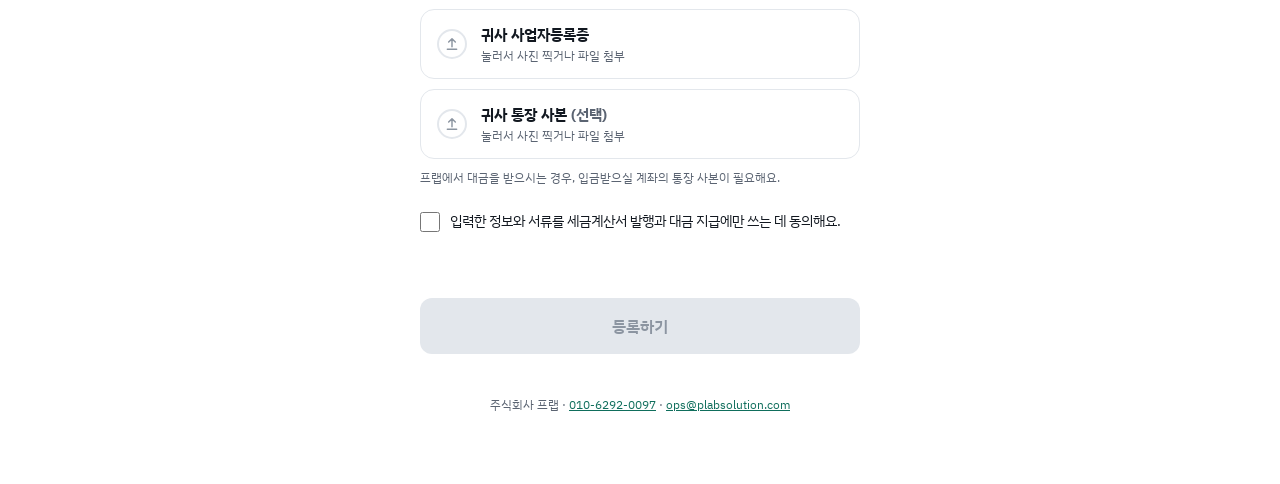
==== commit 5394a951: "등록 폼 제목 아래 안내 문구 제거 Co-Authored-By: Claude Opus 5.5 <noreply@anthropic.com> Claude-Session: https://" ====
--- a/join/index.html
+++ b/join/index.html
@@ -26,7 +26,6 @@
 
     <div class="greet">
       <h1>세금계산서·대금 정보 등록</h1>
-      <span class="muted">프랩과 거래하실 때 필요한 사업자 정보와 서류를 한 번만 등록해 주세요. 다음 거래부터는 다시 요청하지 않아요.</span>
     </div>
 
     <!-- 프랩 서류 -->
